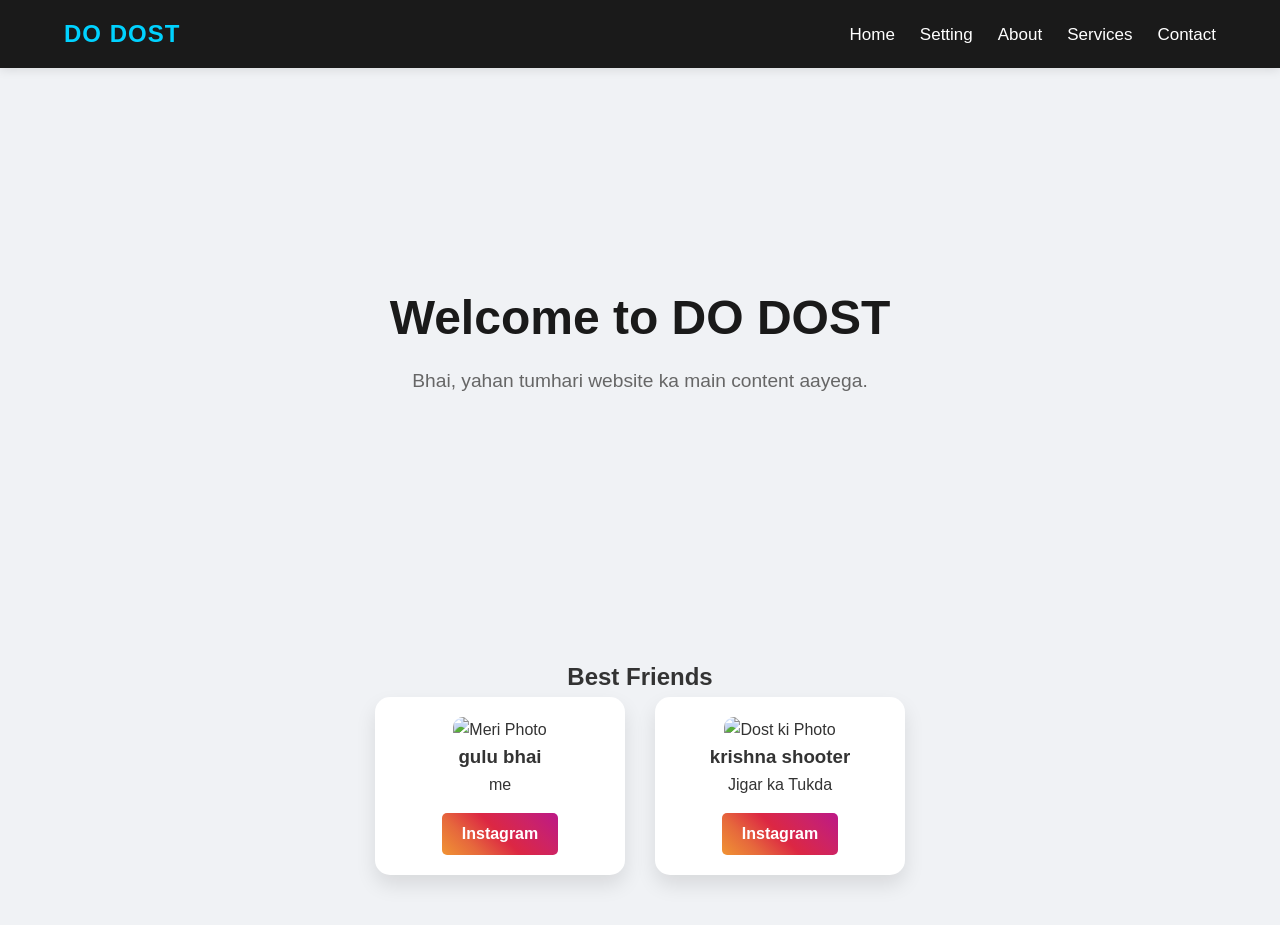
==== index.html @ fc90e595 "first commit" ====
<!DOCTYPE html>
<html lang="en">
<head>
    <meta charset="UTF-8">
    <meta name="viewport" content="width=device-width, initial-scale=1.0">
    <title>DO DOST</title>
    
    <link rel="stylesheet" href="style.css">
    
    <link rel="icon" type="image/x-icon" href="photo/gulshan.png">
</head>
<body>

    <header>
        <nav class="navbar">
            <div class="logo">DO DOST</div>
            <ul class="nav-links">
                <li><a href="index.html">Home</a></li>
                <li><a href="setting.html">Setting</a></li>
                <li><a href="#">About</a></li>
                <li><a href="#">Services</a></li>
                <li><a href="#">Contact</a></li>
            </ul>
        </nav>
    </header>

    <main>
        <section class="hero">
            <h1>Welcome to DO DOST</h1>
            <p>Bhai, yahan tumhari website ka main content aayega.</p>
        </section>
        <section class="friends-section">
    <h2>Best Friends</h2>
    <div class="card-container">
        <div class="friend-card">
            <img src="photo/meri-photo.jpg" alt="Meri Photo">
            <h3>gulu bhai</h3>
            <p>me</p>
            <a href="https://instagram.com/tumhari_id" target="_blank" class="insta-btn">Instagram</a>
        </div>

        <div class="friend-card">
            <img src="photo/dost-ki-photo.jpg" alt="Dost ki Photo">
            <h3>krishna shooter</h3>
            <p>Jigar ka Tukda</p>
            <a href="https://instagram.com/dost_ki_id" target="_blank" class="insta-btn">Instagram</a>
        </div>
    </div>
</section>
    </main>

    <script src="script.js"></script>
</body>
</html>
---- style.css ----
/* 1. Basic Setup */
* {
    margin: 0;
    padding: 0;
    box-sizing: border-box;
    font-family: 'Segoe UI', Tahoma, Geneva, Verdana, sans-serif;
}

body {
    background-color: #f0f2f5;
    color: #333;
    line-height: 1.6;
}

/* 2. Navbar Styling */
.navbar {
    display: flex;
    justify-content: space-between; /* Logo left mein, Links right mein */
    align-items: center;
    background-color: #1a1a1a; /* Dark color */
    padding: 15px 5%;
    color: white;
    box-shadow: 0 2px 10px rgba(0,0,0,0.1);
}

.logo {
    font-size: 24px;
    font-weight: bold;
    letter-spacing: 1px;
    color: #00d2ff; /* Blue highlight */
}

.nav-links {
    display: flex;
    list-style: none;
}

.nav-links li {
    margin-left: 25px;
}

.nav-links a {
    color: white;
    text-decoration: none;
    font-size: 17px;
    font-weight: 500;
    transition: 0.3s;
}

/* Hover Effect (Mouse le jane par color change) */
.nav-links a:hover {
    color: #00d2ff;
}

/* 3. Hero Section (Main Content) */
.hero {
    height: 60vh;
    display: flex;
    flex-direction: column;
    justify-content: center;
    align-items: center;
    text-align: center;
    padding: 20px;
}

.hero h1 {
    font-size: 3rem;
    margin-bottom: 10px;
    color: #1a1a1a;
}

.hero p {
    font-size: 1.2rem;
    color: #666;
}

/* 4. Responsive (Mobile ke liye) */
@media (max-width: 768px) {
    .navbar {
        flex-direction: column;
        padding: 20px;
    }
    
    .nav-links {
        margin-top: 15px;
    }
    
    .nav-links li {
        margin: 0 10px;
    }
}

.friends-section {
    padding: 50px 5%;
    text-align: center;
}

.card-container {
    display: flex;
    justify-content: center;
    gap: 30px;
    flex-wrap: wrap; /* Mobile par apne aap niche aa jayega */
}

.friend-card {
    background: white;
    padding: 20px;
    border-radius: 15px;
    box-shadow: 0 10px 20px rgba(0,0,0,0.1);
    width: 250px;
    transition: 0.3s;
}

.friend-card:hover {
    transform: translateY(-10px);
}

.friend-card img {
    width: 100%;
    height: 250px;
    object-fit: cover; /* Photo kategi nahi, barabar fit hogi */
    border-radius: 10px;
}

.insta-btn {
    display: inline-block;
    margin-top: 15px;
    padding: 8px 20px;
    background: linear-gradient(45deg, #f09433, #e6683c, #dc2743, #cc2366, #bc1888);
    color: white;
    text-decoration: none;
    border-radius: 5px;
    font-weight: bold;
}

/* Settings Page Styling */
.settings-container {
    max-width: 600px;
    margin: 50px auto;
    padding: 20px;
}

.setting-card {
    background: white;
    padding: 20px;
    margin-bottom: 20px;
    border-radius: 10px;
    box-shadow: 0 4px 6px rgba(0,0,0,0.1);
}

.setting-card h3 {
    margin-bottom: 15px;
    color: #1a1a1a;
    border-bottom: 2px solid #f0f2f5;
    padding-bottom: 5px;
}

.input-group {
    margin-bottom: 15px;
}

.input-group label {
    display: block;
    margin-bottom: 5px;
}

.input-group input {
    width: 100%;
    padding: 10px;
    border: 1px solid #ccc;
    border-radius: 5px;
}

.btn {
    background-color: #00d2ff;
    color: white;
    border: none;
    padding: 10px 20px;
    border-radius: 5px;
    cursor: pointer;
    font-weight: bold;
}

.btn:hover {
    background-color: #0099bb;
}

.logout-btn {
    background-color: #ff4d4d;
}

.logout-btn:hover {
    background-color: #cc0000;
}

/* Dark Theme Colors */
.dark-theme {
    background-color: #121212;
    color: #ffffff;
}

.dark-theme .setting-card {
    background-color: #1e1e1e;
    color: white;
    box-shadow: 0 4px 6px rgba(255,255,255,0.05);
}

.dark-theme .hero h1, .dark-theme .hero p {
    color: white;
}

.dark-theme input {
    background-color: #333;
    color: white;
    border: 1px solid #444;
}
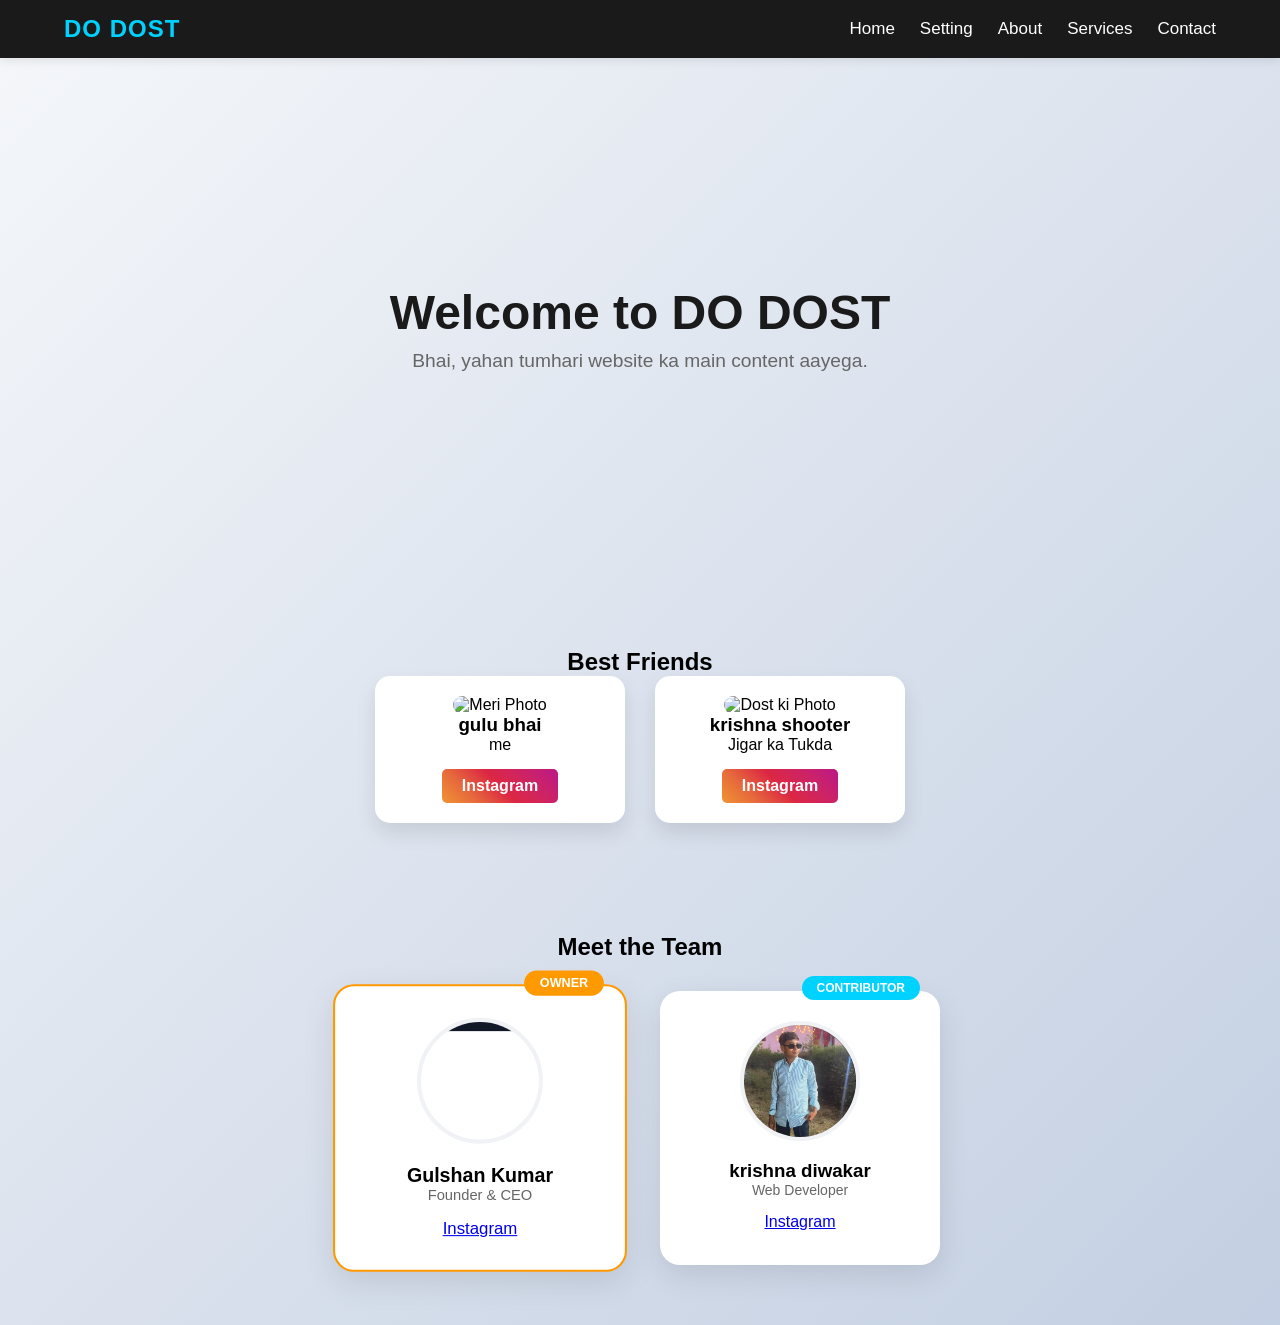
==== commit 3a02dde9: "naya update" ====
--- a/index.html
+++ b/index.html
@@ -47,6 +47,32 @@
         </div>
     </div>
 </section>
+<section class="team-section">
+    <h2>Meet the Team</h2>
+    <div class="team-container">
+        
+        <div class="member-card boss">
+            <div class="badge">OWNER</div>
+            <img src="photo/gulshan.png" alt="Boss">
+            <h3>Gulshan Kumar</h3>
+            <p class="role">Founder & CEO</p>
+            <div class="socials">
+                <a href="https://instagram.com/gullz__exe" target="_blank">Instagram</a>
+            </div>
+        </div>
+
+        <div class="member-card">
+            <div class="badge worker">CONTRIBUTOR</div>
+            <img src="photo/Screenshot 2026-05-11 155055.png" alt="Dost">
+            <h3>krishna diwakar</h3>
+            <p class="role">Web Developer</p>
+            <div class="socials">
+                <a href="https://instagram.com/its_krishn_609/" target="_blank">Instagram</a>
+            </div>
+        </div>
+
+    </div>
+</section>
     </main>
 
     <script src="script.js"></script>
--- a/style.css
+++ b/style.css
@@ -7,10 +7,10 @@
 }
 
 body {
-    background-color: #f0f2f5;
-    color: #333;
-    line-height: 1.6;
-}
+    background: linear-gradient(135deg, #f5f7fa 0%, #c3cfe2 100%);
+    min-height: 100vh;
+}
+
 
 /* 2. Navbar Styling */
 .navbar {
@@ -133,6 +133,70 @@
     font-weight: bold;
 }
 
+.team-section {
+    padding: 60px 20px;
+    text-align: center;
+}
+
+.team-container {
+    display: flex;
+    justify-content: center;
+    gap: 40px;
+    flex-wrap: wrap;
+    margin-top: 30px;
+}
+
+.member-card {
+    background: white;
+    width: 280px;
+    padding: 30px;
+    border-radius: 20px;
+    position: relative;
+    box-shadow: 0 10px 30px rgba(0,0,0,0.1);
+    transition: 0.4s;
+}
+
+/* Boss Card Special Style */
+.member-card.boss {
+    border: 2px solid #ff9900; /* Golden border for Boss */
+    transform: scale(1.05); /* Thoda bada dikhega */
+}
+
+.badge {
+    position: absolute;
+    top: -15px;
+    right: 20px;
+    background: #ff9900;
+    color: white;
+    padding: 5px 15px;
+    border-radius: 50px;
+    font-size: 12px;
+    font-weight: bold;
+}
+
+.badge.worker {
+    background: #00d2ff; /* Dost ke liye alag color */
+}
+
+.member-card img {
+    width: 120px;
+    height: 120px;
+    border-radius: 50%; /* Circle photo */
+    object-fit: cover;
+    margin-bottom: 15px;
+    border: 4px solid #f0f2f5;
+}
+
+.role {
+    color: #666;
+    font-size: 14px;
+    margin-bottom: 15px;
+}
+
+.member-card:hover {
+    transform: translateY(-15px);
+}
+
 /* Settings Page Styling */
 .settings-container {
     max-width: 600px;
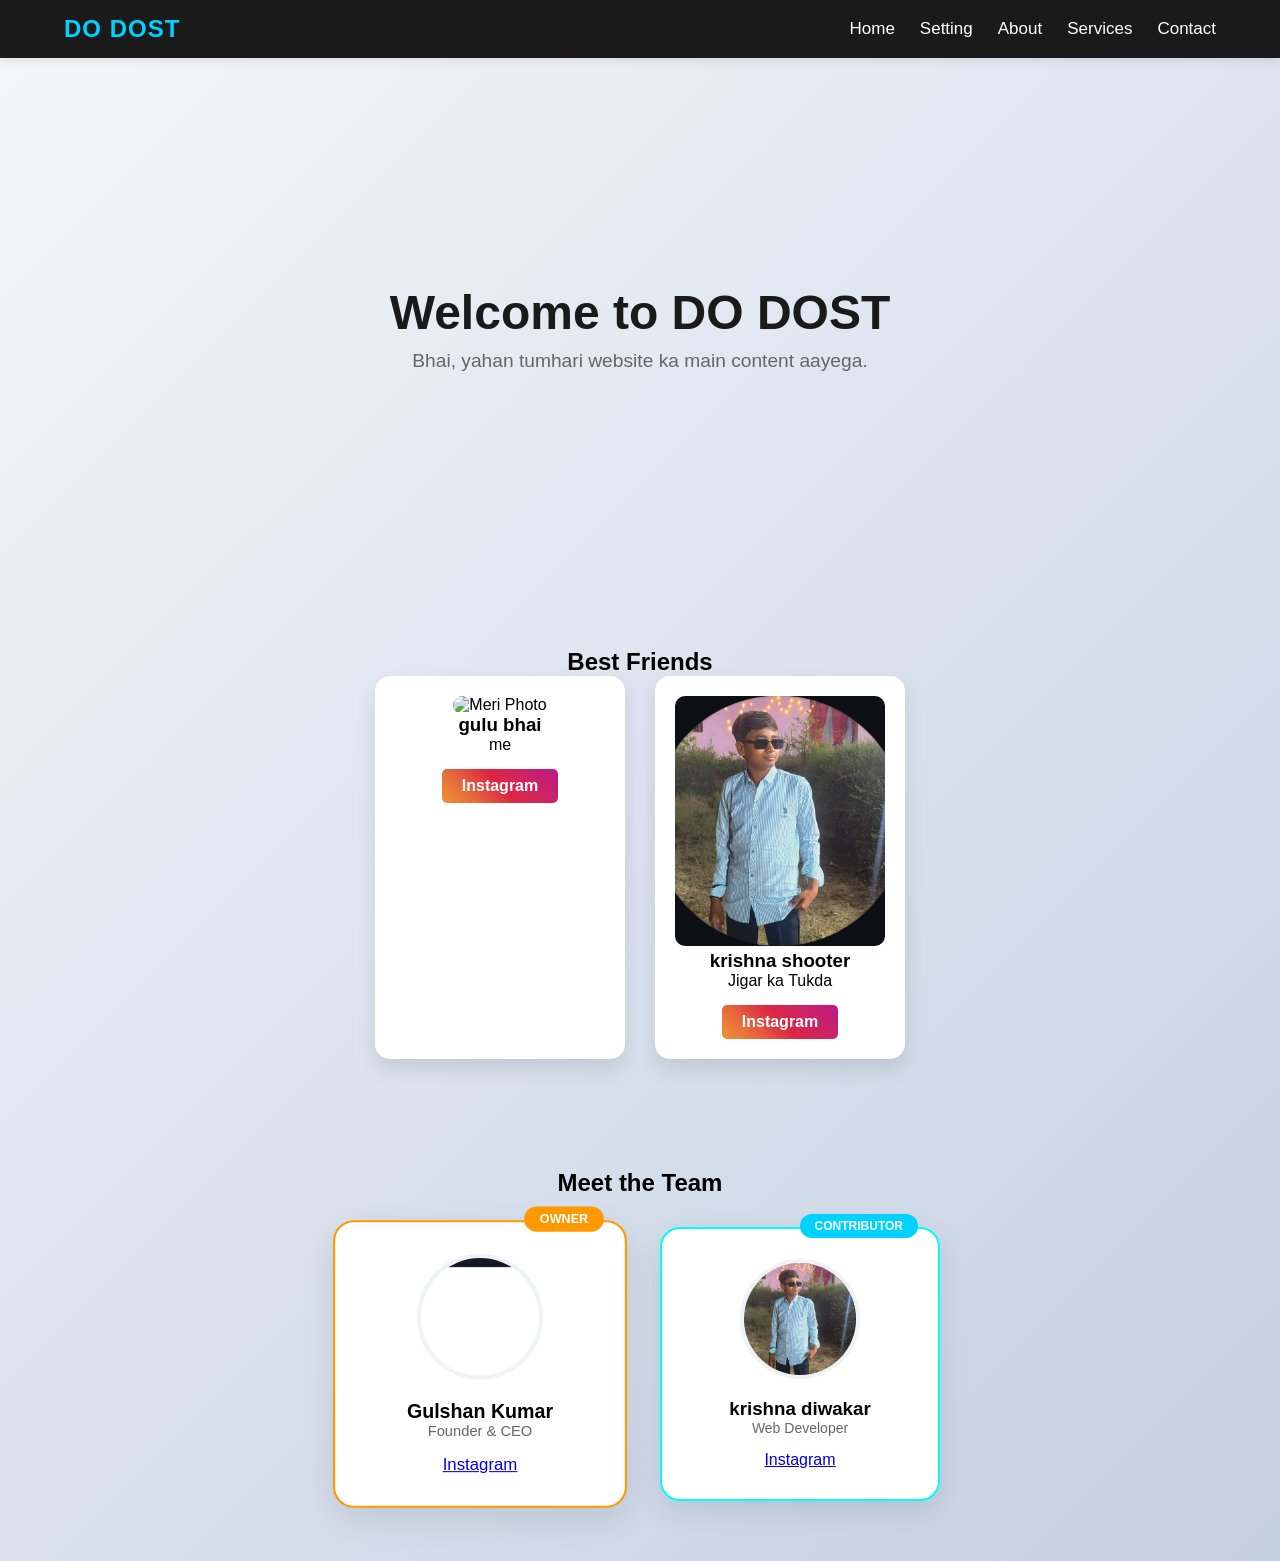
==== commit cf998ee2: "naya update" ====
--- a/index.html
+++ b/index.html
@@ -40,7 +40,7 @@
         </div>
 
         <div class="friend-card">
-            <img src="photo/dost-ki-photo.jpg" alt="Dost ki Photo">
+            <img src="photo/Screenshot 2026-05-11 155055.png" alt="Dost ki Photo">
             <h3>krishna shooter</h3>
             <p>Jigar ka Tukda</p>
             <a href="https://instagram.com/dost_ki_id" target="_blank" class="insta-btn">Instagram</a>
--- a/style.css
+++ b/style.css
@@ -154,6 +154,7 @@
     position: relative;
     box-shadow: 0 10px 30px rgba(0,0,0,0.1);
     transition: 0.4s;
+    border: 2px solid #00fffb;
 }
 
 /* Boss Card Special Style */
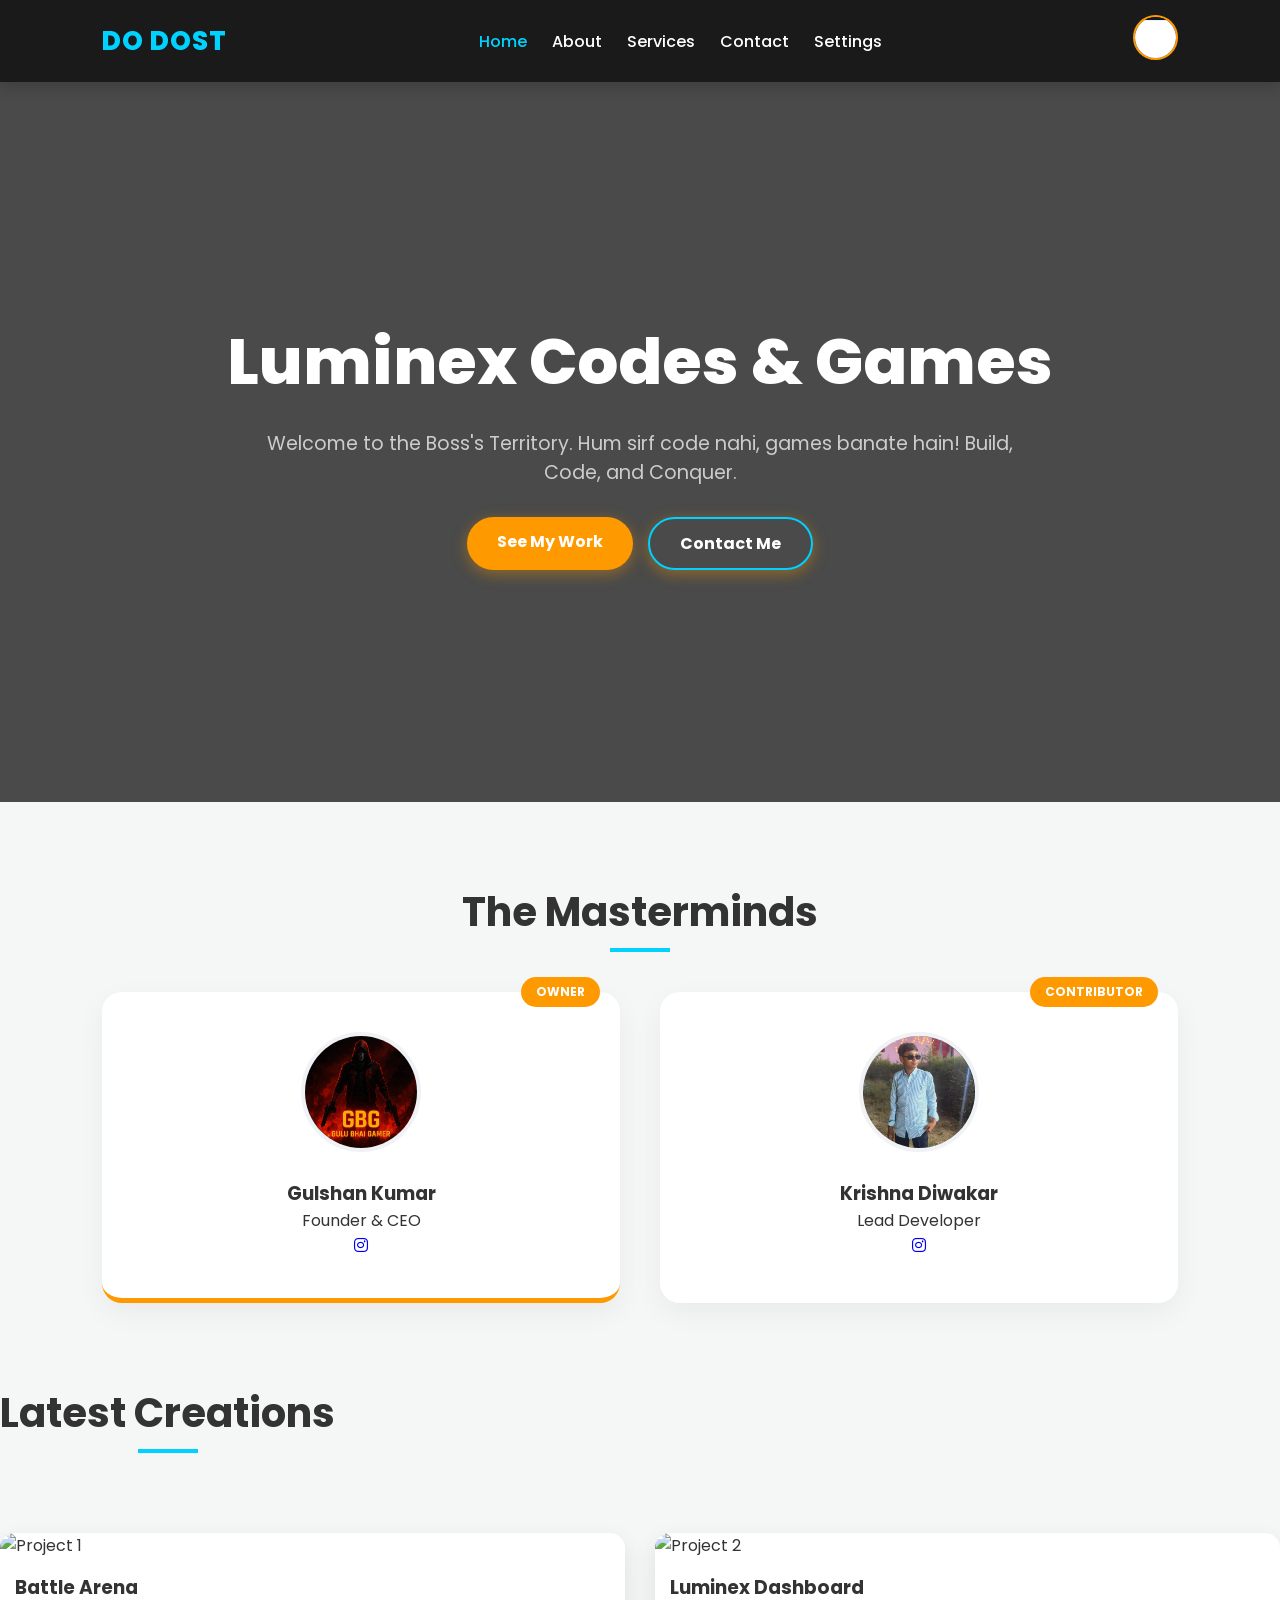
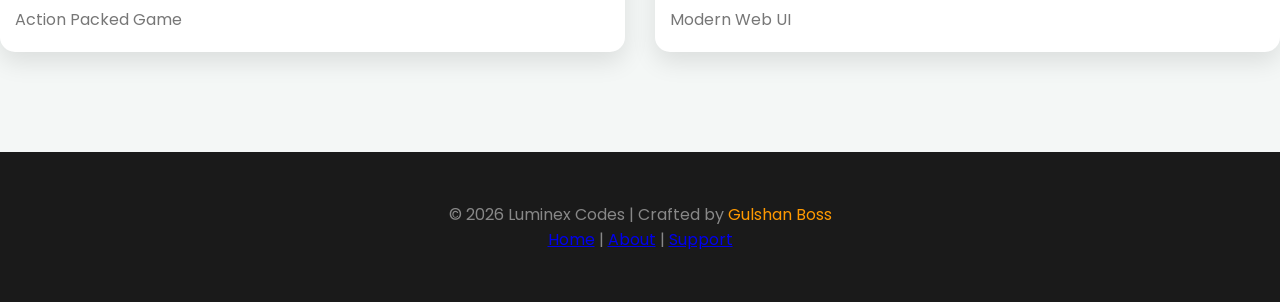
==== commit bc6318a4: "naya update" ====
--- a/index.html
+++ b/index.html
@@ -3,11 +3,13 @@
 <head>
     <meta charset="UTF-8">
     <meta name="viewport" content="width=device-width, initial-scale=1.0">
-    <title>DO DOST</title>
+    <title>DO DOST | Luminex Codes</title>
     
     <link rel="stylesheet" href="style.css">
     
     <link rel="icon" type="image/x-icon" href="photo/gulshan.png">
+
+    <link rel="stylesheet" href="https://cdnjs.cloudflare.com/ajax/libs/font-awesome/6.0.0/css/all.min.css">
 </head>
 <body>
 
@@ -15,66 +17,108 @@
         <nav class="navbar">
             <div class="logo">DO DOST</div>
             <ul class="nav-links">
-                <li><a href="index.html">Home</a></li>
-                <li><a href="setting.html">Setting</a></li>
-                <li><a href="#">About</a></li>
-                <li><a href="#">Services</a></li>
-                <li><a href="#">Contact</a></li>
+                <li><a href="index.html" class="active">Home</a></li>
+                <li><a href="about.html">About</a></li>
+                <li><a href="service.html">Services</a></li>
+                <li><a href="contact.html">Contact</a></li>
+                <li><a href="setting.html">Settings</a></li>
             </ul>
+
+            <div class="profile-container">
+                <img src="photo/gulshan.png" alt="Profile" class="nav-profile-img" onclick="toggleProfileMenu()">
+                <div class="profile-dropdown" id="profileMenu">
+                    <p>Bhai Gulshan</p>
+                    <hr>
+                    <a href="profile.html"><i class="fas fa-user"></i> My Profile</a>
+                    <a href="setting.html"><i class="fas fa-cog"></i> Settings</a>
+                    <a href="#" class="logout"><i class="fas fa-sign-out-alt"></i> Logout</a>
+                </div>
+            </div>
         </nav>
     </header>
 
     <main>
         <section class="hero">
-            <h1>Welcome to DO DOST</h1>
-            <p>Bhai, yahan tumhari website ka main content aayega.</p>
+            <div class="hero-content">
+                <h1>Luminex Codes & Games</h1>
+                <p>Welcome to the Boss's Territory. Hum sirf code nahi, games banate hain! Build, Code, and Conquer.</p>
+                <div class="hero-btns">
+                    <a href="service.html" class="insta-btn">See My Work</a>
+                    <a href="contact.html" class="insta-btn btn-secondary">Contact Me</a>
+                </div>
+            </div>
         </section>
+
+        <section class="team-section">
+            <h2 class="section-title">The Masterminds</h2>
+            <div class="team-container">
+                <div class="member-card boss">
+                    <div class="badge">OWNER</div>
+                    <img src="photo/Screenshot 2026-05-11 175147.png" alt="Gulshan Boss">
+                    <h3>Gulshan Kumar</h3>
+                    <p class="role">Founder & CEO</p>
+                    <div class="socials">
+                        <a href="https://instagram.com/gullz__exe" target="_blank"><i class="fab fa-instagram"></i></a>
+                    </div>
+                </div>
+
+                <div class="member-card">
+                    <div class="badge worker">CONTRIBUTOR</div>
+                    <img src="photo/Screenshot 2026-05-11 155055.png" alt="Dost">
+                    <h3>Krishna Diwakar</h3>
+                    <p class="role">Lead Developer</p>
+                    <div class="socials">
+                        <a href="https://instagram.com/its_krishn_609/" target="_blank"><i class="fab fa-instagram"></i></a>
+                    </div>
+                </div>
+            </div>
+        </section>
+
         <section class="friends-section">
-    <h2>Best Friends</h2>
-    <div class="card-container">
-        <div class="friend-card">
-            <img src="photo/meri-photo.jpg" alt="Meri Photo">
-            <h3>gulu bhai</h3>
-            <p>me</p>
-            <a href="https://instagram.com/tumhari_id" target="_blank" class="insta-btn">Instagram</a>
-        </div>
+            <h2 class="section-title">Latest Creations</h2>
+            <div class="card-container">
+                <div class="friend-card">
+                    <img src="photo/game-thumbnail.jpg" alt="Project 1">
+                    <h3>Battle Arena</h3>
+                    <p>Action Packed Game</p>
+                </div>
 
-        <div class="friend-card">
-            <img src="photo/Screenshot 2026-05-11 155055.png" alt="Dost ki Photo">
-            <h3>krishna shooter</h3>
-            <p>Jigar ka Tukda</p>
-            <a href="https://instagram.com/dost_ki_id" target="_blank" class="insta-btn">Instagram</a>
-        </div>
-    </div>
-</section>
-<section class="team-section">
-    <h2>Meet the Team</h2>
-    <div class="team-container">
-        
-        <div class="member-card boss">
-            <div class="badge">OWNER</div>
-            <img src="photo/gulshan.png" alt="Boss">
-            <h3>Gulshan Kumar</h3>
-            <p class="role">Founder & CEO</p>
-            <div class="socials">
-                <a href="https://instagram.com/gullz__exe" target="_blank">Instagram</a>
+                <div class="friend-card">
+                    <img src="photo/web-thumbnail.jpg" alt="Project 2">
+                    <h3>Luminex Dashboard</h3>
+                    <p>Modern Web UI</p>
+                </div>
             </div>
-        </div>
-
-        <div class="member-card">
-            <div class="badge worker">CONTRIBUTOR</div>
-            <img src="photo/Screenshot 2026-05-11 155055.png" alt="Dost">
-            <h3>krishna diwakar</h3>
-            <p class="role">Web Developer</p>
-            <div class="socials">
-                <a href="https://instagram.com/its_krishn_609/" target="_blank">Instagram</a>
-            </div>
-        </div>
-
-    </div>
-</section>
+        </section>
     </main>
 
-    <script src="script.js"></script>
+    <footer class="main-footer">
+        <p>&copy; 2026 Luminex Codes | Crafted by <span style="color:#ff9900">Gulshan Boss</span></p>
+        <div class="footer-links">
+            <a href="index.html">Home</a> | 
+            <a href="about.html">About</a> | 
+            <a href="contact.html">Support</a>
+        </div>
+    </footer>
+
+    <script>
+        function toggleProfileMenu() {
+            const menu = document.getElementById('profileMenu');
+            menu.classList.toggle('active');
+        }
+
+        // Click bahar ho toh menu band ho jaye
+        window.onclick = function(event) {
+            if (!event.target.matches('.nav-profile-img')) {
+                const dropdowns = document.getElementsByClassName("profile-dropdown");
+                for (let i = 0; i < dropdowns.length; i++) {
+                    const openDropdown = dropdowns[i];
+                    if (openDropdown.classList.contains('active')) {
+                        openDropdown.classList.remove('active');
+                    }
+                }
+            }
+        }
+    </script>
 </body>
 </html>
--- a/style.css
+++ b/style.css
@@ -1,281 +1,1102 @@
-/* 1. Basic Setup */
+/* =========================================
+   1. GLOBAL RESET & BASE SETTINGS
+   ========================================= */
+@import url('https://fonts.googleapis.com/css2?family=Poppins:wght@300;400;600;800&display=swap');
+
 * {
     margin: 0;
     padding: 0;
     box-sizing: border-box;
-    font-family: 'Segoe UI', Tahoma, Geneva, Verdana, sans-serif;
+    font-family: 'Poppins', sans-serif;
+}
+
+:root {
+    --primary: #00d2ff;
+    --secondary: #ff9900;
+    --dark: #1a1a1a;
+    --light: #f4f7f6;
+    --white: #ffffff;
+    --transition: all 0.3s ease;
 }
 
 body {
-    background: linear-gradient(135deg, #f5f7fa 0%, #c3cfe2 100%);
-    min-height: 100vh;
-}
-
-
-/* 2. Navbar Styling */
+    background-color: var(--light);
+    color: #333;
+    overflow-x: hidden;
+}
+
+/* =========================================
+   2. NAVBAR & PROFILE DROPDOWN
+   ========================================= */
 .navbar {
     display: flex;
-    justify-content: space-between; /* Logo left mein, Links right mein */
+    justify-content: space-between;
     align-items: center;
-    background-color: #1a1a1a; /* Dark color */
-    padding: 15px 5%;
-    color: white;
-    box-shadow: 0 2px 10px rgba(0,0,0,0.1);
+    background: var(--dark);
+    padding: 15px 8%;
+    color: var(--white);
+    position: sticky;
+    top: 0;
+    z-index: 1000;
+    box-shadow: 0 4px 15px rgba(0,0,0,0.2);
 }
 
 .logo {
-    font-size: 24px;
+    font-size: 26px;
+    font-weight: 800;
+    color: var(--primary);
+    text-transform: uppercase;
+    letter-spacing: 1px;
+}
+
+.nav-links {
+    display: flex;
+    list-style: none;
+    gap: 25px;
+}
+
+.nav-links a {
+    color: var(--white);
+    text-decoration: none;
+    font-weight: 500;
+    font-size: 16px;
+    transition: var(--transition);
+}
+
+.nav-links a:hover, .nav-links a.active {
+    color: var(--primary);
+}
+
+/* Profile Dropdown Section */
+.profile-container {
+    position: relative;
+}
+
+.nav-profile-img {
+    width: 45px;
+    height: 45px;
+    border-radius: 50%;
+    border: 2px solid var(--secondary);
+    cursor: pointer;
+    object-fit: cover;
+    transition: var(--transition);
+}
+
+.nav-profile-img:hover {
+    transform: scale(1.1);
+}
+
+.profile-dropdown {
+    position: absolute;
+    top: 60px;
+    right: 0;
+    background: var(--white);
+    width: 220px;
+    border-radius: 12px;
+    padding: 15px;
+    box-shadow: 0 10px 30px rgba(0,0,0,0.15);
+    display: none; /* JS toggles this */
+    animation: slideUp 0.3s ease;
+}
+
+.profile-dropdown.active {
+    display: block;
+}
+
+@keyframes slideUp {
+    from { transform: translateY(10px); opacity: 0; }
+    to { transform: translateY(0); opacity: 1; }
+}
+
+.profile-dropdown p {
     font-weight: bold;
-    letter-spacing: 1px;
-    color: #00d2ff; /* Blue highlight */
-}
-
-.nav-links {
-    display: flex;
-    list-style: none;
-}
-
-.nav-links li {
-    margin-left: 25px;
-}
-
-.nav-links a {
-    color: white;
+    color: var(--dark);
+    text-align: center;
+    margin-bottom: 10px;
+}
+
+.profile-dropdown hr {
+    margin: 10px 0;
+    border: 0;
+    border-top: 1px solid #eee;
+}
+
+.profile-dropdown a {
+    display: flex;
+    align-items: center;
+    padding: 10px;
+    color: #555;
     text-decoration: none;
-    font-size: 17px;
-    font-weight: 500;
-    transition: 0.3s;
-}
-
-/* Hover Effect (Mouse le jane par color change) */
-.nav-links a:hover {
-    color: #00d2ff;
-}
-
-/* 3. Hero Section (Main Content) */
+    font-size: 14px;
+    border-radius: 8px;
+    transition: var(--transition);
+}
+
+.profile-dropdown a:hover {
+    background: #f8f9fa;
+    color: var(--secondary);
+}
+
+.profile-dropdown i {
+    margin-right: 12px;
+    width: 20px;
+}
+
+.logout {
+    color: #ff4d4d !important;
+}
+
+/* =========================================
+   3. HERO SECTION (Gaming Vibe)
+   ========================================= */
 .hero {
-    height: 60vh;
-    display: flex;
-    flex-direction: column;
+    height: 80vh;
+    background: linear-gradient(rgba(0,0,0,0.7), rgba(0,0,0,0.7)), url('photo/hero-bg.jpg');
+    background-size: cover;
+    background-position: center;
+    background-attachment: fixed;
+    display: flex;
+    align-items: center;
     justify-content: center;
-    align-items: center;
     text-align: center;
-    padding: 20px;
+    color: var(--white);
+    padding: 0 20px;
 }
 
 .hero h1 {
-    font-size: 3rem;
-    margin-bottom: 10px;
-    color: #1a1a1a;
+    font-size: clamp(2.5rem, 6vw, 4rem);
+    font-weight: 800;
+    margin-bottom: 20px;
+}
+
+.hero h1 span {
+    color: var(--primary);
 }
 
 .hero p {
     font-size: 1.2rem;
-    color: #666;
-}
-
-/* 4. Responsive (Mobile ke liye) */
-@media (max-width: 768px) {
-    .navbar {
-        flex-direction: column;
-        padding: 20px;
-    }
-    
-    .nav-links {
-        margin-top: 15px;
-    }
-    
-    .nav-links li {
-        margin: 0 10px;
-    }
-}
-
-.friends-section {
-    padding: 50px 5%;
+    max-width: 800px;
+    margin: 0 auto 30px;
+    color: #ccc;
+}
+
+.hero-btns {
+    display: flex;
+    gap: 15px;
+    justify-content: center;
+}
+
+.insta-btn {
+    padding: 12px 30px;
+    background: var(--secondary);
+    color: var(--white);
+    text-decoration: none;
+    border-radius: 50px;
+    font-weight: bold;
+    box-shadow: 0 4px 15px rgba(255, 153, 0, 0.4);
+    transition: var(--transition);
+}
+
+.insta-btn:hover {
+    transform: translateY(-5px);
+    box-shadow: 0 8px 20px rgba(255, 153, 0, 0.6);
+}
+
+.btn-secondary {
+    background: transparent;
+    border: 2px solid var(--primary);
+}
+
+/* =========================================
+   4. TEAM & CARDS SECTION
+   ========================================= */
+.team-section {
+    padding: 80px 8%;
     text-align: center;
 }
 
-.card-container {
-    display: flex;
-    justify-content: center;
-    gap: 30px;
-    flex-wrap: wrap; /* Mobile par apne aap niche aa jayega */
-}
-
-.friend-card {
-    background: white;
-    padding: 20px;
-    border-radius: 15px;
-    box-shadow: 0 10px 20px rgba(0,0,0,0.1);
-    width: 250px;
-    transition: 0.3s;
-}
-
-.friend-card:hover {
-    transform: translateY(-10px);
-}
-
-.friend-card img {
-    width: 100%;
-    height: 250px;
-    object-fit: cover; /* Photo kategi nahi, barabar fit hogi */
-    border-radius: 10px;
-}
-
-.insta-btn {
+.section-title {
+    font-size: 2.5rem;
+    margin-bottom: 50px;
+    position: relative;
     display: inline-block;
-    margin-top: 15px;
-    padding: 8px 20px;
-    background: linear-gradient(45deg, #f09433, #e6683c, #dc2743, #cc2366, #bc1888);
-    color: white;
-    text-decoration: none;
-    border-radius: 5px;
-    font-weight: bold;
-}
-
-.team-section {
-    padding: 60px 20px;
-    text-align: center;
+}
+
+.section-title::after {
+    content: '';
+    position: absolute;
+    width: 60px;
+    height: 4px;
+    background: var(--primary);
+    bottom: -10px;
+    left: 50%;
+    transform: translateX(-50%);
 }
 
 .team-container {
-    display: flex;
-    justify-content: center;
+    display: grid;
+    grid-template-columns: repeat(auto-fit, minmax(280px, 1fr));
     gap: 40px;
-    flex-wrap: wrap;
-    margin-top: 30px;
 }
 
 .member-card {
-    background: white;
-    width: 280px;
-    padding: 30px;
+    background: var(--white);
+    padding: 40px 20px;
     border-radius: 20px;
+    box-shadow: 0 10px 30px rgba(0,0,0,0.05);
+    transition: var(--transition);
     position: relative;
-    box-shadow: 0 10px 30px rgba(0,0,0,0.1);
-    transition: 0.4s;
-    border: 2px solid #00fffb;
-}
-
-/* Boss Card Special Style */
+}
+
+.member-card:hover {
+    transform: translateY(-15px);
+}
+
 .member-card.boss {
-    border: 2px solid #ff9900; /* Golden border for Boss */
-    transform: scale(1.05); /* Thoda bada dikhega */
+    border-bottom: 5px solid var(--secondary);
 }
 
 .badge {
     position: absolute;
     top: -15px;
     right: 20px;
-    background: #ff9900;
-    color: white;
-    padding: 5px 15px;
+    background: var(--secondary);
+    color: var(--white);
+    padding: 6px 15px;
     border-radius: 50px;
     font-size: 12px;
     font-weight: bold;
 }
 
-.badge.worker {
-    background: #00d2ff; /* Dost ke liye alag color */
-}
-
 .member-card img {
     width: 120px;
     height: 120px;
-    border-radius: 50%; /* Circle photo */
+    border-radius: 50%;
     object-fit: cover;
+    margin-bottom: 20px;
+    border: 4px solid #f0f2f5;
+}
+
+/* =========================================
+   5. PROJECT SECTION
+   ========================================= */
+.card-container {
+    display: grid;
+    grid-template-columns: repeat(auto-fit, minmax(300px, 1fr));
+    gap: 30px;
+    margin-top: 40px;
+}
+
+.friend-card {
+    background: var(--white);
+    border-radius: 15px;
+    overflow: hidden;
+    box-shadow: 0 10px 25px rgba(0,0,0,0.1);
+}
+
+.friend-card img {
+    width: 100%;
+    height: 220px;
+    object-fit: cover;
+    transition: var(--transition);
+}
+
+.friend-card:hover img {
+    transform: scale(1.1);
+}
+
+.friend-card h3 {
+    padding: 15px 15px 5px;
+}
+
+.friend-card p {
+    padding: 0 15px 20px;
+    color: #777;
+}
+
+/* =========================================
+   6. FOOTER
+   ========================================= */
+.main-footer {
+    background: var(--dark);
+    color: #888;
+    padding: 50px 20px;
+    text-align: center;
+    margin-top: 100px;
+}
+
+.main-footer span {
+    color: var(--secondary);
+}
+
+/* =========================================
+   7. RESPONSIVE DESIGN
+   ========================================= */
+@media (max-width: 768px) {
+    .navbar {
+        padding: 15px 5%;
+    }
+    .nav-links {
+        display: none; /* Add Hamburger menu later if needed */
+    }
+    .hero h1 {
+        font-size: 2.5rem;
+    }
+}
+
+
+/* =========================================
+   7. ABOUT PAGE STYLING
+   ========================================= */
+.about-container {
+    max-width: 1000px;
+    margin: 60px auto;
+    padding: 0 20px;
+    animation: fadeInUp 0.8s ease-out;
+}
+
+@keyframes fadeInUp {
+    from { opacity: 0; transform: translateY(30px); }
+    to { opacity: 1; transform: translateY(0); }
+}
+
+.about-hero {
+    text-align: center;
+    margin-bottom: 60px;
+}
+
+.about-hero h1 {
+    font-size: 3rem;
+    color: #1a1a1a;
     margin-bottom: 15px;
-    border: 4px solid #f0f2f5;
-}
-
-.role {
+    position: relative;
+    display: inline-block;
+}
+
+/* Heading ke niche ek stylish line */
+.about-hero h1::after {
+    content: '';
+    position: absolute;
+    width: 60%;
+    height: 4px;
+    background: #ff9900;
+    bottom: -10px;
+    left: 20%;
+    border-radius: 10px;
+}
+
+.about-hero p {
+    font-size: 1.2rem;
     color: #666;
+    margin-top: 20px;
+}
+
+.content-section {
+    display: grid;
+    grid-template-columns: 1fr 1fr; /* Do columns: Ek mein text, ek mein info */
+    gap: 40px;
+}
+
+.about-card {
+    background: #ffffff;
+    padding: 40px;
+    border-radius: 20px;
+    box-shadow: 0 10px 30px rgba(0,0,0,0.05);
+    border-top: 5px solid #ff9900;
+    transition: 0.3s;
+}
+
+.about-card:hover {
+    transform: scale(1.02);
+    box-shadow: 0 15px 40px rgba(0,0,0,0.1);
+}
+
+.about-card h2 {
+    color: #1a1a1a;
+    margin-bottom: 20px;
+    display: flex;
+    align-items: center;
+    gap: 10px;
+}
+
+.about-card h2 i {
+    color: #ff9900;
+}
+
+.about-card p {
+    color: #555;
+    line-height: 1.8;
+    font-size: 1.05rem;
+}
+
+/* Skills list styling */
+.about-card ul {
+    list-style: none;
+    padding: 0;
+}
+
+.about-card ul li {
+    background: #f9f9f9;
+    margin: 12px 0;
+    padding: 12px 20px;
+    border-radius: 10px;
+    font-weight: 600;
+    color: #333;
+    display: flex;
+    justify-content: space-between;
+    align-items: center;
+    border-left: 3px solid #00d2ff;
+}
+
+/* Dark Mode Support for About Page */
+.dark-theme .about-card {
+    background: #1e1e1e;
+    box-shadow: 0 10px 30px rgba(0,0,0,0.5);
+}
+
+.dark-theme .about-card h2, 
+.dark-theme .about-card p,
+.dark-theme .about-hero h1 {
+    color: #ffffff;
+}
+
+.dark-theme .about-card ul li {
+    background: #2a2a2a;
+    color: #ddd;
+}
+
+/* Responsive for Mobile */
+@media (max-width: 850px) {
+    .content-section {
+        grid-template-columns: 1fr; /* Mobile par ek ke niche ek */
+    }
+    
+    .about-hero h1 {
+        font-size: 2.2rem;
+    }
+}
+
+/* =========================================
+   8. SERVICES PAGE STYLING
+   ========================================= */
+.service-container {
+    max-width: 1200px;
+    margin: 60px auto;
+    padding: 0 20px;
+    text-align: center;
+}
+
+.service-header {
+    margin-bottom: 50px;
+}
+
+.service-header h1 {
+    font-size: 3rem;
+    color: #1a1a1a;
+    margin-bottom: 10px;
+}
+
+.service-header p {
+    font-size: 1.1rem;
+    color: #666;
+}
+
+/* Service Grid Layout */
+.service-grid {
+    display: grid;
+    grid-template-columns: repeat(auto-fit, minmax(280px, 1fr));
+    gap: 30px;
+    margin-top: 40px;
+}
+
+/* Individual Service Card */
+.service-card {
+    background: #ffffff;
+    padding: 50px 30px;
+    border-radius: 25px;
+    box-shadow: 0 10px 30px rgba(0,0,0,0.05);
+    transition: all 0.4s cubic-bezier(0.175, 0.885, 0.32, 1.275);
+    border: 1px solid #eee;
+    position: relative;
+    overflow: hidden;
+}
+
+/* Card ke upar ek halki si line animation ke liye */
+.service-card::before {
+    content: '';
+    position: absolute;
+    top: 0;
+    left: 0;
+    width: 100%;
+    height: 5px;
+    background: linear-gradient(90deg, #00d2ff, #ff9900);
+    transform: scaleX(0);
+    transition: 0.4s;
+}
+
+.service-card:hover::before {
+    transform: scaleX(1);
+}
+
+.service-card:hover {
+    transform: translateY(-15px);
+    box-shadow: 0 20px 40px rgba(0,0,0,0.1);
+    border-color: #ff9900;
+}
+
+/* Icons Styling */
+.service-card i {
+    font-size: 50px;
+    color: #ff9900;
+    margin-bottom: 25px;
+    display: inline-block;
+    transition: 0.3s;
+}
+
+.service-card:hover i {
+    transform: rotateY(360deg);
+    color: #00d2ff;
+}
+
+.service-card h3 {
+    font-size: 1.6rem;
+    margin-bottom: 15px;
+    color: #1a1a1a;
+}
+
+.service-card p {
+    color: #777;
+    line-height: 1.6;
+    font-size: 0.95rem;
+}
+
+/* Special Button inside Service (Optional) */
+.service-btn {
+    margin-top: 20px;
+    display: inline-block;
+    color: #ff9900;
+    text-decoration: none;
+    font-weight: bold;
     font-size: 14px;
-    margin-bottom: 15px;
-}
-
-.member-card:hover {
-    transform: translateY(-15px);
-}
-
-/* Settings Page Styling */
+}
+
+/* Dark Mode for Services */
+.dark-theme .service-card {
+    background: #1e1e1e;
+    border-color: #333;
+}
+
+.dark-theme .service-header h1,
+.dark-theme .service-card h3 {
+    color: #ffffff;
+}
+
+.dark-theme .service-card p {
+    color: #bbb;
+}
+
+/* Responsive adjust */
+@media (max-width: 600px) {
+    .service-header h1 {
+        font-size: 2.2rem;
+    }
+    .service-card {
+        padding: 30px 20px;
+    }
+}
+
+/* =========================================
+   9. CONTACT PAGE STYLING
+   ========================================= */
+.contact-container {
+    max-width: 1000px;
+    margin: 60px auto;
+    padding: 0 20px;
+}
+
+.contact-box {
+    display: flex;
+    flex-wrap: wrap;
+    background: #fff;
+    border-radius: 30px;
+    overflow: hidden;
+    box-shadow: 0 20px 50px rgba(0,0,0,0.1);
+    border: 1px solid #eee;
+}
+
+/* Left Side: Contact Info */
+.contact-info {
+    flex: 1;
+    background: #1a1a1a;
+    color: white;
+    padding: 50px;
+    display: flex;
+    flex-direction: column;
+    justify-content: center;
+}
+
+.contact-info h2 {
+    font-size: 2.5rem;
+    color: #ff9900;
+    margin-bottom: 20px;
+}
+
+.contact-info p {
+    color: #bbb;
+    margin-bottom: 30px;
+    font-size: 1.1rem;
+}
+
+.info-details {
+    margin-top: 20px;
+}
+
+.info-item {
+    display: flex;
+    align-items: center;
+    margin-bottom: 25px;
+    font-size: 1.1rem;
+}
+
+.info-item i {
+    width: 45px;
+    height: 45px;
+    background: rgba(255, 153, 0, 0.1);
+    color: #ff9900;
+    border-radius: 50%;
+    display: flex;
+    align-items: center;
+    justify-content: center;
+    margin-right: 15px;
+    font-size: 1.2rem;
+    transition: 0.3s;
+}
+
+.info-item:hover i {
+    background: #ff9900;
+    color: white;
+    transform: scale(1.1);
+}
+
+/* Right Side: Contact Form */
+.contact-form {
+    flex: 1.5;
+    padding: 50px;
+    background: white;
+}
+
+.contact-form h3 {
+    font-size: 1.8rem;
+    margin-bottom: 25px;
+    color: #1a1a1a;
+}
+
+.form-group {
+    margin-bottom: 20px;
+    position: relative;
+}
+
+.contact-form input, 
+.contact-form textarea {
+    width: 100%;
+    padding: 15px;
+    background: #f8f9fa;
+    border: 2px solid transparent;
+    border-radius: 12px;
+    outline: none;
+    font-size: 1rem;
+    transition: 0.3s;
+}
+
+.contact-form input:focus, 
+.contact-form textarea:focus {
+    border-color: #00d2ff;
+    background: white;
+    box-shadow: 0 5px 15px rgba(0, 210, 255, 0.1);
+}
+
+.submit-btn {
+    width: 100%;
+    padding: 15px;
+    background: linear-gradient(45deg, #00d2ff, #0099bb);
+    color: white;
+    border: none;
+    border-radius: 12px;
+    font-size: 1.1rem;
+    font-weight: bold;
+    cursor: pointer;
+    transition: 0.3s;
+}
+
+.submit-btn:hover {
+    transform: translateY(-3px);
+    box-shadow: 0 10px 20px rgba(0, 210, 255, 0.3);
+}
+
+/* Dark Mode for Contact */
+.dark-theme .contact-form {
+    background: #1e1e1e;
+}
+
+.dark-theme .contact-form h3 {
+    color: white;
+}
+
+.dark-theme .contact-form input, 
+.dark-theme .contact-form textarea {
+    background: #2a2a2a;
+    color: white;
+    border-color: #333;
+}
+
+/* Responsive */
+@media (max-width: 800px) {
+    .contact-box {
+        flex-direction: column;
+    }
+    .contact-info, .contact-form {
+        padding: 30px;
+    }
+}
+
+/* =========================================
+   10. SETTINGS PAGE STYLING
+   ========================================= */
 .settings-container {
-    max-width: 600px;
+    max-width: 800px;
     margin: 50px auto;
-    padding: 20px;
-}
-
+    padding: 0 20px;
+    animation: fadeIn 0.5s ease;
+}
+
+.settings-header {
+    margin-bottom: 30px;
+    text-align: left;
+    border-bottom: 2px solid #ddd;
+    padding-bottom: 15px;
+}
+
+.settings-header h1 {
+    font-size: 2.2rem;
+    color: #1a1a1a;
+}
+
+.settings-header p {
+    color: #666;
+    font-size: 1rem;
+}
+
+/* Setting Cards */
 .setting-card {
     background: white;
-    padding: 20px;
+    padding: 25px;
+    border-radius: 15px;
+    box-shadow: 0 5px 15px rgba(0,0,0,0.05);
+    margin-bottom: 25px;
+    transition: 0.3s;
+    border: 1px solid #eee;
+}
+
+.setting-card:hover {
+    box-shadow: 0 8px 25px rgba(0,0,0,0.1);
+}
+
+.setting-card h3 {
     margin-bottom: 20px;
-    border-radius: 10px;
-    box-shadow: 0 4px 6px rgba(0,0,0,0.1);
-}
-
-.setting-card h3 {
-    margin-bottom: 15px;
-    color: #1a1a1a;
-    border-bottom: 2px solid #f0f2f5;
-    padding-bottom: 5px;
-}
-
-.input-group {
-    margin-bottom: 15px;
-}
-
-.input-group label {
+    font-size: 1.3rem;
+    color: #333;
+    display: flex;
+    align-items: center;
+    gap: 10px;
+}
+
+.setting-card h3 i {
+    color: #ff9900;
+}
+
+/* Toggle Switch Styling */
+.setting-item {
+    display: flex;
+    justify-content: space-between;
+    align-items: center;
+    padding: 10px 0;
+}
+
+.switch {
+    position: relative;
+    display: inline-block;
+    width: 50px;
+    height: 24px;
+}
+
+.switch input {
+    opacity: 0;
+    width: 0;
+    height: 0;
+}
+
+.slider {
+    position: absolute;
+    cursor: pointer;
+    top: 0;
+    left: 0;
+    right: 0;
+    bottom: 0;
+    background-color: #ccc;
+    transition: .4s;
+    border-radius: 34px;
+}
+
+.slider:before {
+    position: absolute;
+    content: "";
+    height: 18px;
+    width: 18px;
+    left: 4px;
+    bottom: 3px;
+    background-color: white;
+    transition: .4s;
+    border-radius: 50%;
+}
+
+input:checked + .slider {
+    background-color: #ff9900;
+}
+
+input:checked + .slider:before {
+    transform: translateX(26px);
+}
+
+/* Input Styles in Settings */
+.setting-card input[type="text"],
+.setting-card input[type="password"],
+.setting-card input[type="email"] {
+    width: 100%;
+    padding: 12px;
+    margin-top: 10px;
+    border: 1px solid #ddd;
+    border-radius: 8px;
+    background: #f9f9f9;
+}
+
+.setting-card .btn {
+    margin-top: 20px;
+    padding: 10px 25px;
+    background: #1a1a1a;
+    color: white;
+    border: none;
+    border-radius: 8px;
+    cursor: pointer;
+    font-weight: 600;
+    transition: 0.3s;
+}
+
+.setting-card .btn:hover {
+    background: #ff9900;
+}
+
+/* Dark Mode Support for Settings */
+.dark-theme .settings-header h1,
+.dark-theme .settings-header p,
+.dark-theme .setting-card h3 {
+    color: white;
+}
+
+.dark-theme .setting-card {
+    background: #1e1e1e;
+    border-color: #333;
+}
+
+.dark-theme .setting-card input {
+    background: #2a2a2a;
+    border-color: #444;
+    color: white;
+}
+
+.dark-theme .slider {
+    background-color: #444;
+}
+
+/* Danger Zone */
+.danger-zone {
+    border-left: 5px solid #ff4d4d;
+}
+
+.logout-btn {
+    background: #ff4d4d !important;
+}
+
+.logout-btn:hover {
+    background: #cc0000 !important;
+}
+
+/* =========================================
+   11. PROFILE PAGE (EDIT MODE) STYLING
+   ========================================= */
+.profile-edit-container {
+    display: flex;
+    justify-content: center;
+    align-items: center;
+    padding: 60px 20px;
+    min-height: 80vh;
+}
+
+.profile-card {
+    background: white;
+    padding: 40px;
+    border-radius: 30px;
+    box-shadow: 0 20px 60px rgba(0,0,0,0.1);
+    width: 100%;
+    max-width: 500px;
+    text-align: center;
+    position: relative;
+    border: 1px solid #eee;
+}
+
+/* Profile Picture Section */
+.profile-pic-section {
+    position: relative;
+    display: inline-block;
+    margin-bottom: 30px;
+}
+
+#display-pic {
+    width: 160px;
+    height: 160px;
+    border-radius: 50%;
+    object-fit: cover;
+    border: 5px solid #ff9900;
+    box-shadow: 0 10px 20px rgba(255, 153, 0, 0.3);
+    transition: 0.3s;
+}
+
+.edit-pic-btn {
+    background: #1a1a1a;
+    color: white;
+    border: none;
+    padding: 8px 15px;
+    border-radius: 20px;
+    font-size: 12px;
+    cursor: pointer;
+    margin-top: 15px;
+    transition: 0.3s;
+    display: inline-flex;
+    align-items: center;
+    gap: 5px;
+}
+
+.edit-pic-btn:hover {
+    background: #ff9900;
+    transform: scale(1.05);
+}
+
+/* Info Groups */
+.info-group {
+    text-align: left;
+    margin-bottom: 25px;
+}
+
+.info-group label {
+    font-weight: 700;
+    font-size: 14px;
+    color: #777;
+    text-transform: uppercase;
     display: block;
-    margin-bottom: 5px;
-}
-
-.input-group input {
+    margin-bottom: 8px;
+    letter-spacing: 1px;
+}
+
+.input-wrapper {
+    background: #f8f9fa;
+    padding: 15px;
+    border-radius: 12px;
+    border: 1px solid #ddd;
+    min-height: 50px;
+    display: flex;
+    align-items: center;
+}
+
+.input-wrapper span {
+    font-size: 1.1rem;
+    color: #333;
+    font-weight: 500;
+}
+
+.input-wrapper input {
     width: 100%;
-    padding: 10px;
-    border: 1px solid #ccc;
-    border-radius: 5px;
-}
-
-.btn {
-    background-color: #00d2ff;
-    color: white;
     border: none;
-    padding: 10px 20px;
-    border-radius: 5px;
+    background: transparent;
+    font-size: 1.1rem;
+    outline: none;
+    color: #333;
+}
+
+/* Action Buttons */
+.profile-actions {
+    display: flex;
+    gap: 15px;
+    margin-top: 30px;
+}
+
+.profile-actions .btn {
+    flex: 1;
+    padding: 15px;
+    border-radius: 12px;
+    font-weight: bold;
     cursor: pointer;
-    font-weight: bold;
-}
-
-.btn:hover {
-    background-color: #0099bb;
-}
-
-.logout-btn {
-    background-color: #ff4d4d;
-}
-
-.logout-btn:hover {
-    background-color: #cc0000;
-}
-
-/* Dark Theme Colors */
-.dark-theme {
-    background-color: #121212;
-    color: #ffffff;
-}
-
-.dark-theme .setting-card {
-    background-color: #1e1e1e;
-    color: white;
-    box-shadow: 0 4px 6px rgba(255,255,255,0.05);
-}
-
-.dark-theme .hero h1, .dark-theme .hero p {
-    color: white;
-}
-
-.dark-theme input {
-    background-color: #333;
-    color: white;
-    border: 1px solid #444;
-}
+    transition: 0.3s;
+    border: none;
+}
+
+#edit-btn {
+    background: #1a1a1a;
+    color: white;
+}
+
+#edit-btn:hover {
+    background: #333;
+    transform: translateY(-3px);
+}
+
+.save-btn {
+    background: linear-gradient(45deg, #27ae60, #2ecc71);
+    color: white;
+    box-shadow: 0 5px 15px rgba(46, 204, 113, 0.3);
+}
+
+.save-btn:hover {
+    transform: translateY(-3px);
+    box-shadow: 0 8px 20px rgba(46, 204, 113, 0.5);
+}
+
+/* Dark Mode for Profile */
+.dark-theme .profile-card {
+    background: #1e1e1e;
+    border-color: #333;
+}
+
+.dark-theme .input-wrapper {
+    background: #2a2a2a;
+    border-color: #444;
+}
+
+.dark-theme .input-wrapper span, 
+.dark-theme .input-wrapper input {
+    color: white;
+}
+
+.dark-theme .profile-card h2 {
+    color: white;
+}
+
+/* Mobile Adjustments */
+@media (max-width: 500px) {
+    .profile-card {
+        padding: 25px;
+    }
+    #display-pic {
+        width: 120px;
+        height: 120px;
+    }
+}
+
